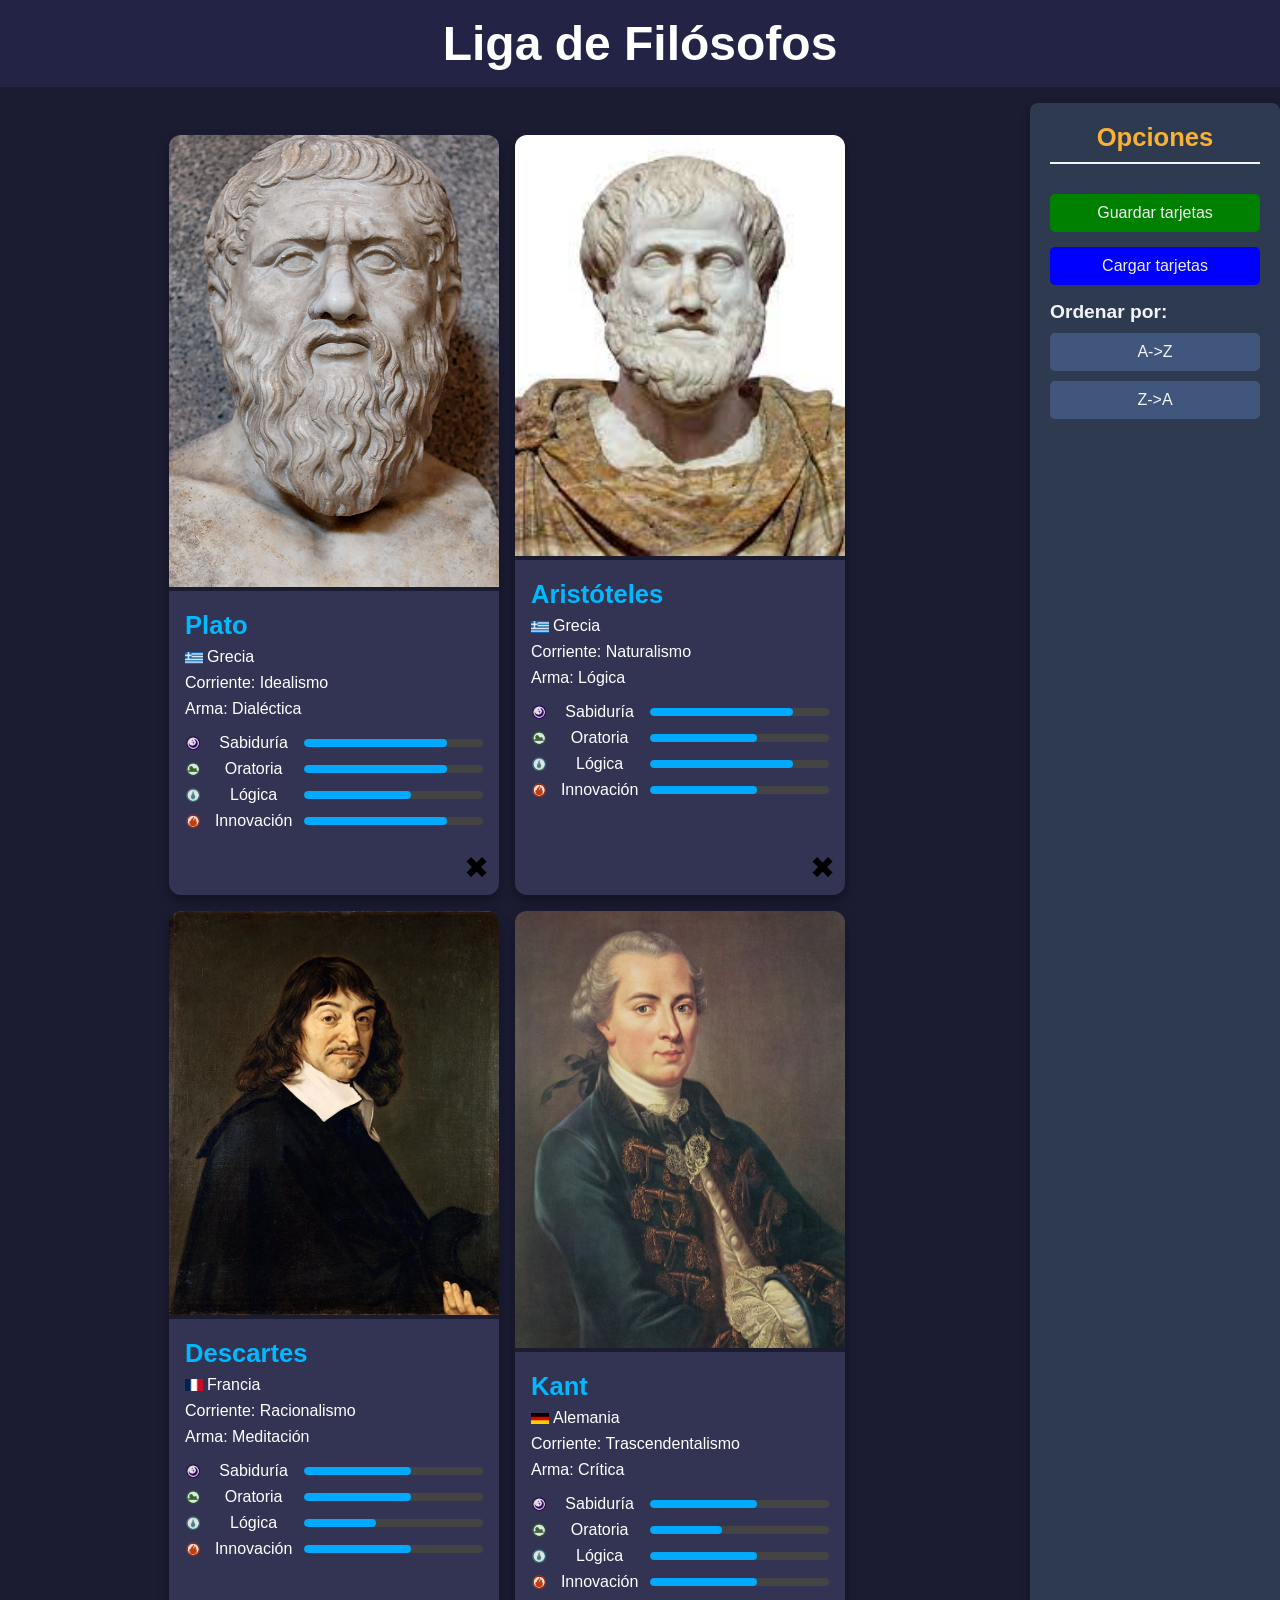
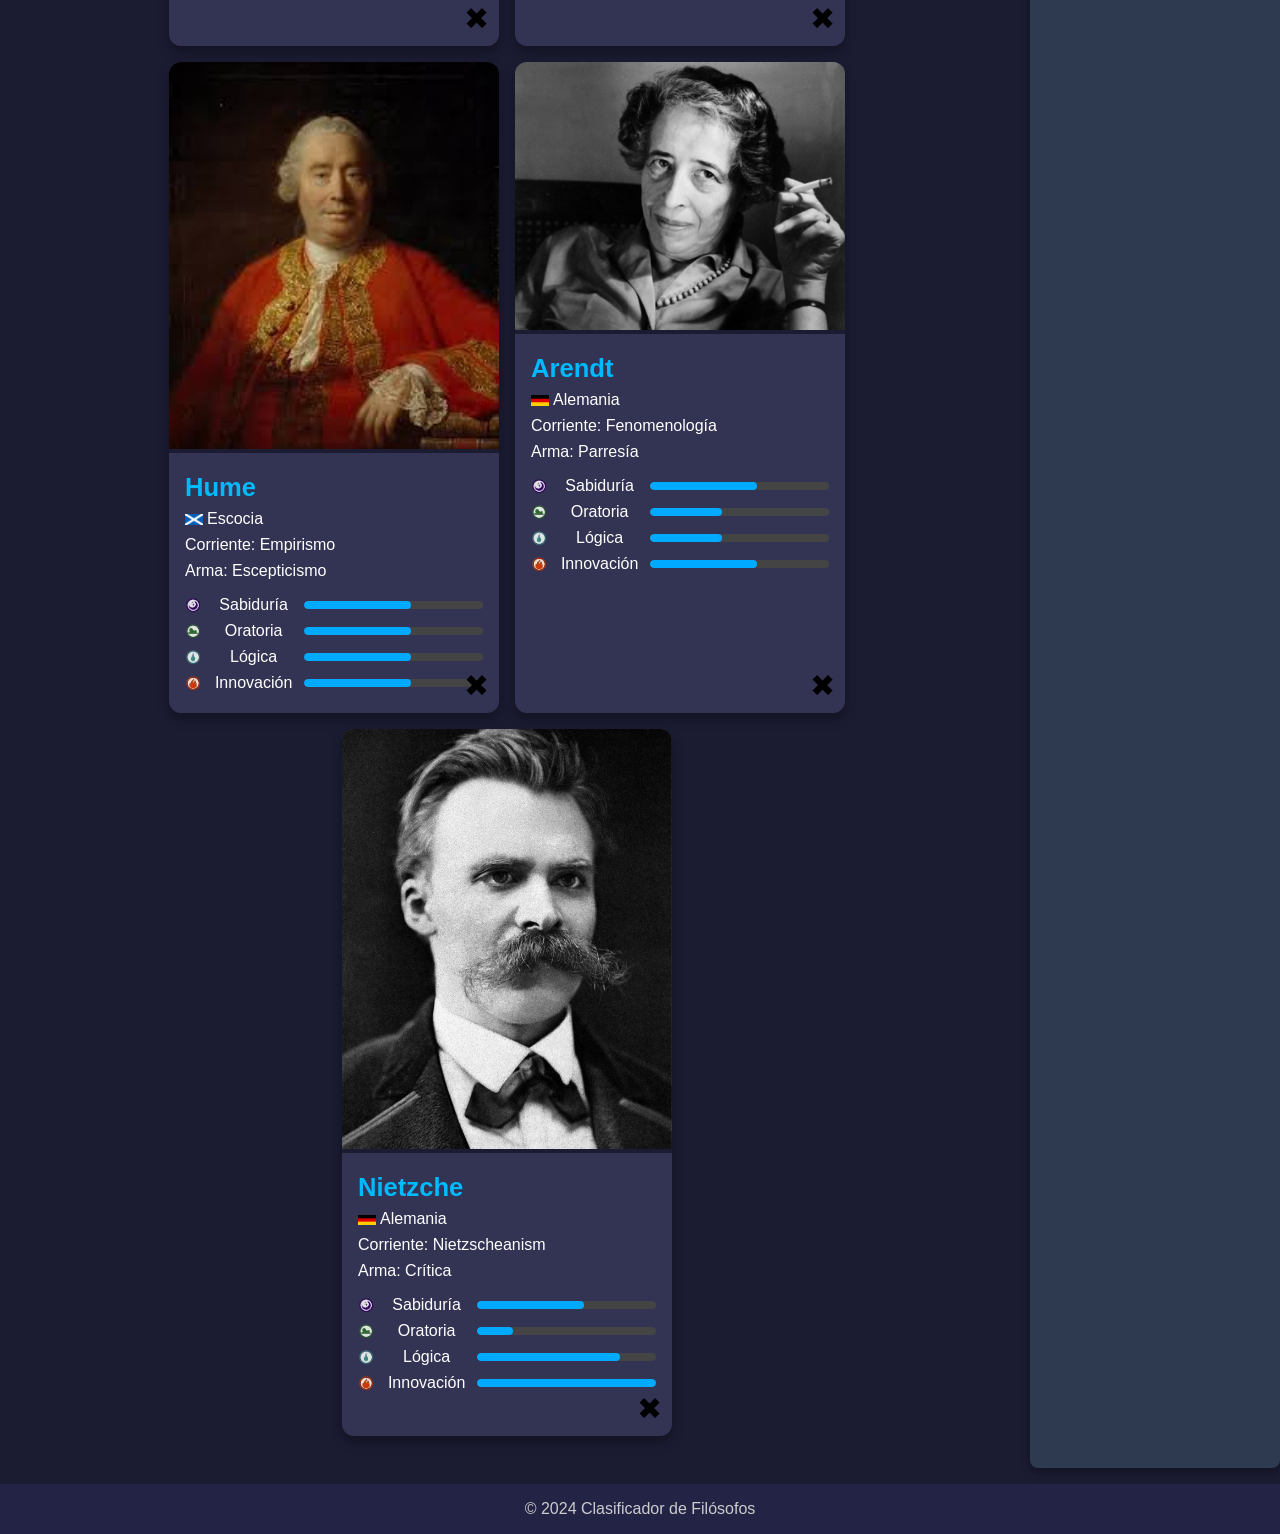
==== index.html @ 030cd32e "update" ====
<!DOCTYPE html>
<html lang="es">
<head>
    <meta charset="UTF-8">
    <meta name="viewport" content="width=device-width, initial-scale=1.0">
    <title>Liga de Filósofos</title>
    <link rel="stylesheet" href="style.css">
</head>
<body>
    <header>
        <h1>Liga de Filósofos</h1>
    </header>

    <aside class="sidebar">
        <h2>Opciones</h2>
        <button type="submit" class="save-btn">Guardar tarjetas</button>
        <button type="submit" class="load-btn">Cargar tarjetas</button>
        <div class="sort-options">
          <h3>Ordenar por:</h3>
          <button class="sort-btn">A->Z</button>
          <button class="sort-btn">Z->A</button>
        </div>
        
        <!-- Formulario para crear una nueva tarjeta -->
        <!-- <div class="create-card-form">
          <h3>Crear Nueva Tarjeta</h3>
          <form>
            <label for="name">Nombre</label>
            <input type="text" id="name" class="nombre" required>

            <label for="name">Imagen (URL)</label>
            <input type="text" id="name" class="foto" required>
      
            <label for="country">País</label>
            <input type="text" id="country" class="pais" required>

            <label for="country">Bandera (URL)</label>
            <input type="text" id="country" class="bandera" required>
      
            <label for="philosophy">Corriente Filosófica</label>
            <input type="text" id="philosophy" class="corriente" required>
      
            <label for="weapon">Arma Principal</label>
            <input type="text" id="weapon" class="arma" required>
      
            <label for="skills">Habilidades (0-4)</label>
            <input type="number" id="skills" class="skills" min="1" max="10" required>

            <label for="skills">Habilidades (0-4)</label>
            <input type="number" id="skills" class="skills" min="1" max="10" required>

            <label for="skills">Habilidades (0-4)</label>
            <input type="number" id="skills" class="skills" min="1" max="10" required>

            <label for="skills">Habilidades (0-4)</label>
            <input type="number" id="skills" class="skills" min="1" max="10" required>
      
            <button class="create-btn">Crear Tarjeta</button>
          </form>
        </div> -->
      </aside>
      

    <main>
        <section class="cards-container">
        <!--
                <div class="card">
                    <img src="https://upload.wikimedia.org/wikipedia/commons/thumb/d/da/Plato_Pio-Clemetino_Inv305.jpg/1200px-Plato_Pio-Clemetino_Inv305.jpg" alt="Foto de Filósofo" class="photo">
                    <div class="card-info">
                    <h3 class="nombre">Platón</h3>
                    <div class="info-row">
                        <div class="info-pais">
                            <img src="" alt="Bandera de Grecia">
                            <span class="pais"> Grecia</span>
                        </div>
                        <div class="info-corriente">
                            <span>Corriente: </span><span class="corriente">Idealismo</span>
                        </div>
                        <div class="info-arma">
                            <span>Arma: </span><span class="arma">Dialéctica</span>
                        </div>
                    </div>
                    <div class="skills">
                        <div class="skill">
                            <img src="https://via.placeholder.com/16" alt="Icono de sabiduría">
                            <span class="skill-name">Sabiduría</span>
                            <div class="skill-bar">
                                <div class="level" style="width: 90%;"></div>
                            </div>
                        </div>
                        <div class="skill">
                            <img src="https://via.placeholder.com/16" alt="Icono de oratoria">
                            <span class="skill-name">Oratoria</span>
                            <div class="skill-bar">
                                <div class="level" style="width: 90%;"></div>
                            </div>
                        </div>
                        <div class="skill">
                            <img src="https://via.placeholder.com/16" alt="Icono de lógica">
                            <span class="skill-name">Lógica</span>
                            <div class="skill-bar">
                                <div class="level" style="width: 75%;"></div>
                            </div>
                        </div>
                        <div class="skill">
                            <img src="https://via.placeholder.com/16" alt="Icono de innovación">
                            <span class="skill-name">Innovación</span>
                            <div class="skill-bar">
                                <div class="level" style="width: 90%;"></div>
                            </div>
                        </div>
                    </div>
                </div>
            </div>
        -->
        </section>
    </main>

    <footer>
        <p>&copy; 2024 Clasificador de Filósofos</p>
    </footer>

    <script src="./script.js"></script>
</body> 
</html>
---- style.css ----
* {
    margin: 0;
    padding: 0;
    box-sizing: border-box;
}

body {
    font-family: Arial, sans-serif;
    background-color: #1b1b32;
    color: #e6e6e6;
    display: grid;
    grid-template-columns: 1fr 4fr 1fr;
    grid-template-rows: auto 1fr auto;
    grid-template-areas:
        "header header header"
        "main main aside"
        "footer footer footer";
    min-height: 100vh;
    gap: 1rem;
}

header {
    grid-area: header;
    background-color: #232346;
    padding: 1rem;
    text-align: center;
    font-size: 1.5rem;
    color: #ffffff;
}

aside {
    grid-area: aside;
    background-color: #2d2d4a;
    padding: 1rem;
    border-radius: 8px;
}

main {
    grid-area: main;
    padding: 2rem;
    display: flex;
    flex-wrap: wrap;
    gap: 1.5rem;
    justify-content: center;
}

footer {
    grid-area: footer;
    background-color: #232346;
    text-align: center;
    padding: 1rem;
    color: #cccccc;
}

.cards-container {
    display: flex;
    flex-wrap: wrap;
    gap: 1rem;
    justify-content: center;
}

.card {
    background-color: #333354;
    width: 330px;
    border-radius: 12px;
    overflow: hidden;
    box-shadow: 0 6px 12px rgba(0, 0, 0, 0.3);
    color: #fff;
    transition: transform 0.3s ease, box-shadow 0.3s ease;
    position: relative;
}

.card:hover {
    transform: scale(1.05);
    box-shadow: 0 8px 16px rgba(0, 0, 0, 0.5);
}

.photo {
    width: 100%;
    /* height: auto; */
    max-height: 60%;
    object-fit: cover;
    border-bottom: 4px solid #1b1b32;
}

.card-info {
    padding: 1rem;
}

.card-info h3 {
    font-size: 1.6rem;
    margin-bottom: 0.5rem;
    color: #00baff;
}

.info-row {
    display: flex;
    flex-direction: column;
    font-size: 1rem;
    margin-bottom: 1rem;
    row-gap: 0.5rem;
}

.info-row span {
    margin-bottom: 6px;
}

.info-row img {
    width: 18px;
    vertical-align: middle;
    margin-right: 4px;
}

.skills {
    display: flex;
    flex-direction: column;
    gap: 0.5rem;
}

.skill {
    display: flex;
    align-items: center;
    justify-content: space-between;
}

.skill img {
    width: 16px;
    vertical-align: middle;
    margin-right: 6px;
}

.skill-bar {
    background-color: #444;
    height: 8px;
    width: 60%;
    border-radius: 4px;
    overflow: hidden;
    margin-left: 4px;
}

.level {
    background-color: #00aaff;
    height: 100%;
    border-radius: 4px;
}

.delete-button{
    position: absolute;
    color: black;
    font-size: 30px;
    bottom: 10px;
    right: 10px;
    z-index: 10;
}

.delete-button:hover{
    color: red;
    cursor: pointer;
}


/* Estilos generales para el aside */
.sidebar {
    background-color: #2e3a4f;
    /* Color oscuro */
    color: #f3f4f6;
    /* Color claro para texto */
    padding: 20px;
    width: 250px;
    border-radius: 8px;
}

/* Título del aside */
.sidebar h2 {
    font-size: 1.6em;
    margin-bottom: 15px;
    color: #f9b233;
    /* Un color destacado */
    text-align: center;
    border-bottom: 2px solid #f3f4f6;
    padding-bottom: 10px;
}

/* Estilos para secciones */
.sidebar .filters,
.sidebar .sort-options {
    margin-bottom: 20px;
}

/* Subtítulos de secciones */
.sidebar .sort-options h3 {
    font-size: 1.2em;
    color: #f3f4f6;
    margin-bottom: 10px;
}

/* Botones de filtro */
.filter-btn,
.sort-btn {
    display: block;
    width: 100%;
    padding: 10px 15px;
    margin-bottom: 10px;
    font-size: 1em;
    background-color: #40567c;
    color: #f3f4f6;
    border: none;
    border-radius: 5px;
    cursor: pointer;
    transition: all 0.3s ease;
}

.filter-btn:hover,
.sort-btn:hover {
    background-color: #5778a4;
    transform: translateY(-2px);
}

/* Efecto de sombra */
.sidebar {
    box-shadow: 0px 4px 10px rgba(0, 0, 0, 0.3);
}

/* Estilos para la sección de creación de tarjeta */
.create-card-form {
    margin-top: 20px;
    padding-top: 15px;
    border-top: 2px solid #f3f4f6;
}

.create-card-form h3 {
    font-size: 1.4em;
    color: #f9b233;
    margin-bottom: 10px;
}

/* Estilos para los elementos del formulario */
.create-card-form label {
    display: block;
    font-size: 0.9em;
    color: #f3f4f6;
    margin-top: 10px;
}

.create-card-form input[type="text"],
.create-card-form input[type="number"] {
    width: 100%;
    padding: 8px;
    margin-top: 5px;
    background-color: #40567c;
    border: 1px solid #2e3a4f;
    border-radius: 4px;
    color: #f3f4f6;
    font-size: 1em;
}

/* Botón para crear la tarjeta */
.create-btn {
    margin-top: 15px;
    width: 100%;
    padding: 10px;
    font-size: 1em;
    background-color: #f9b233;
    color: #2e3a4f;
    border: none;
    border-radius: 5px;
    cursor: pointer;
    transition: all 0.3s ease;
}

.create-btn:hover {
    background-color: #e6a028;
    transform: translateY(-2px);
}

/* Botón para guardar tarjetas */
.save-btn {
    margin-top: 15px;
    width: 100%;
    padding: 10px;
    font-size: 1em;
    background-color: green;
    color: #eee;
    border: none;
    border-radius: 5px;
    cursor: pointer;
    transition: all 0.3s ease;
}

.save-btn:hover {
    background-color: green;
    transform: translateY(-2px);
}

/* Botón para cargar tarjetas */
.load-btn {
    margin-top: 15px;
    width: 100%;
    padding: 10px;
    font-size: 1em;
    background-color: blue;
    color: #eee;
    border: none;
    border-radius: 5px;
    cursor: pointer;
    transition: all 0.3s ease;
    margin-bottom: 1em;
}

.load-btn:hover {
    background-color: blue;
    transform: translateY(-2px);
}
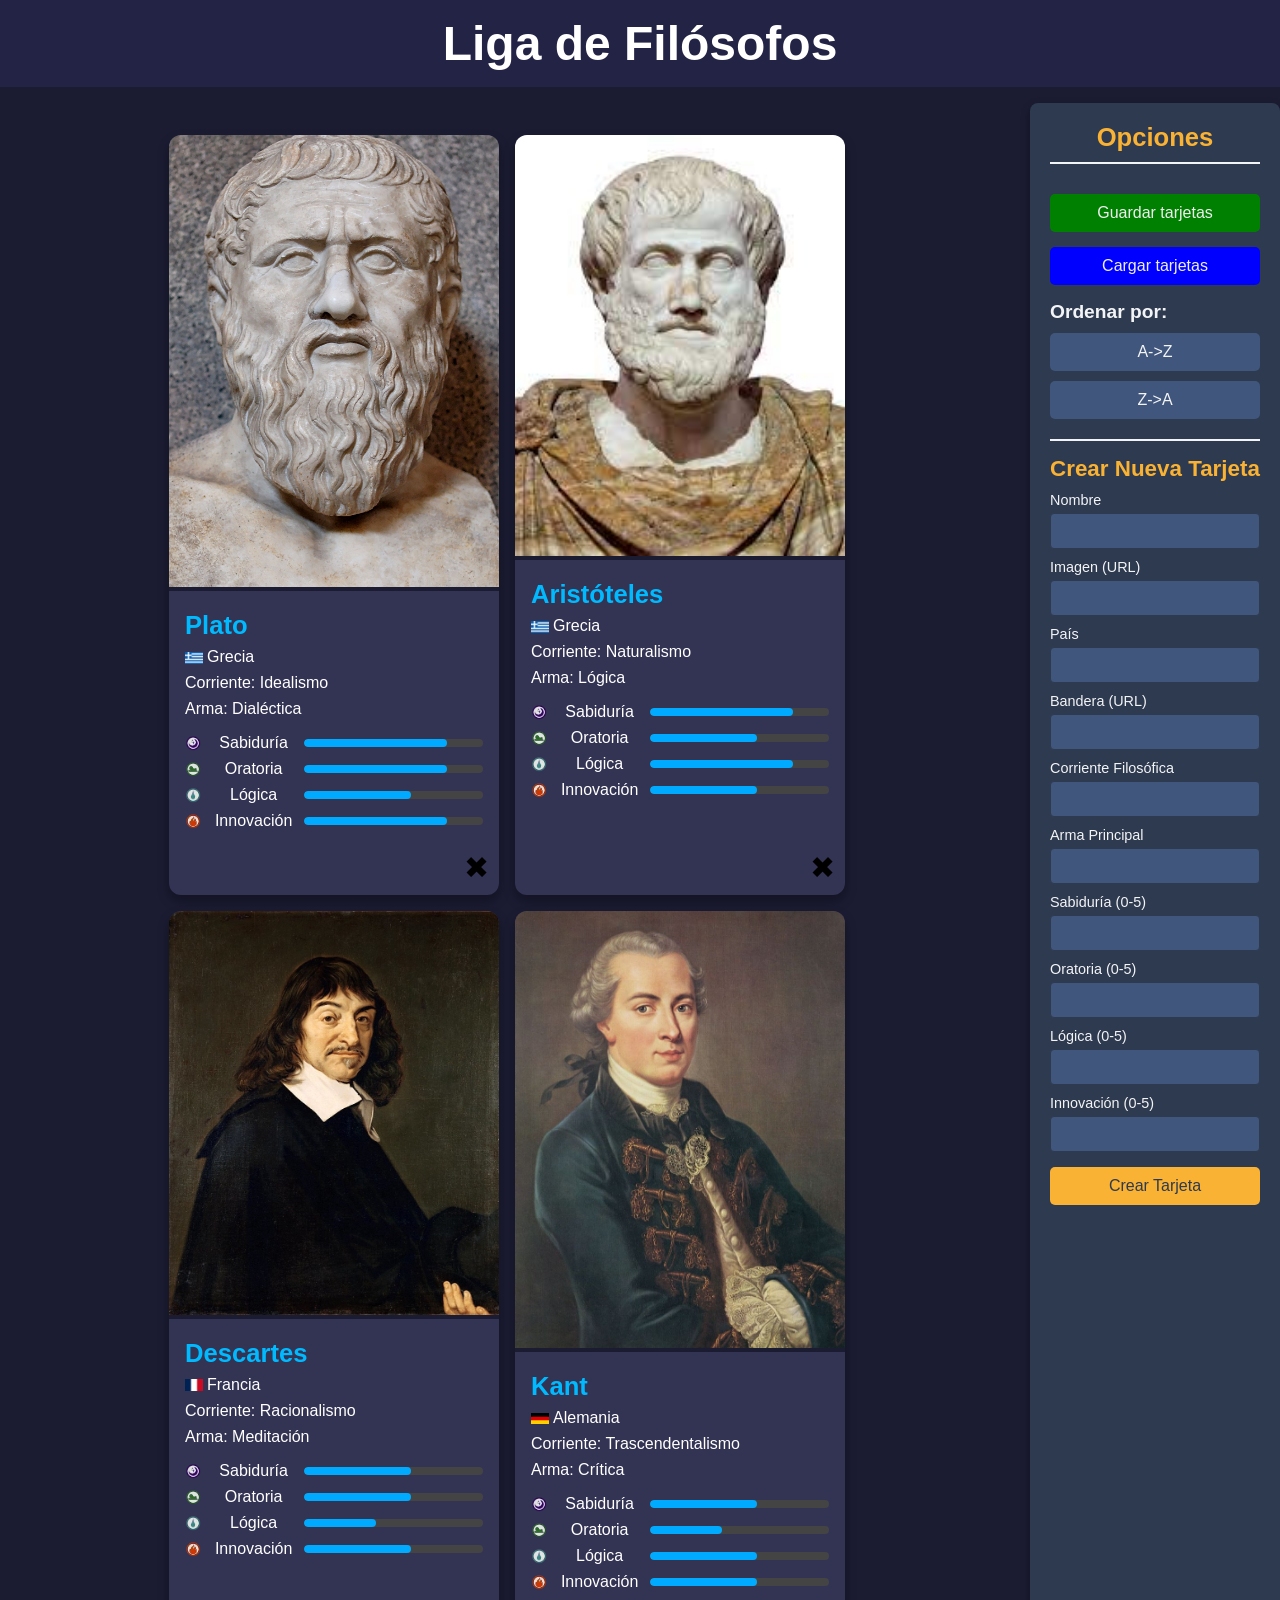
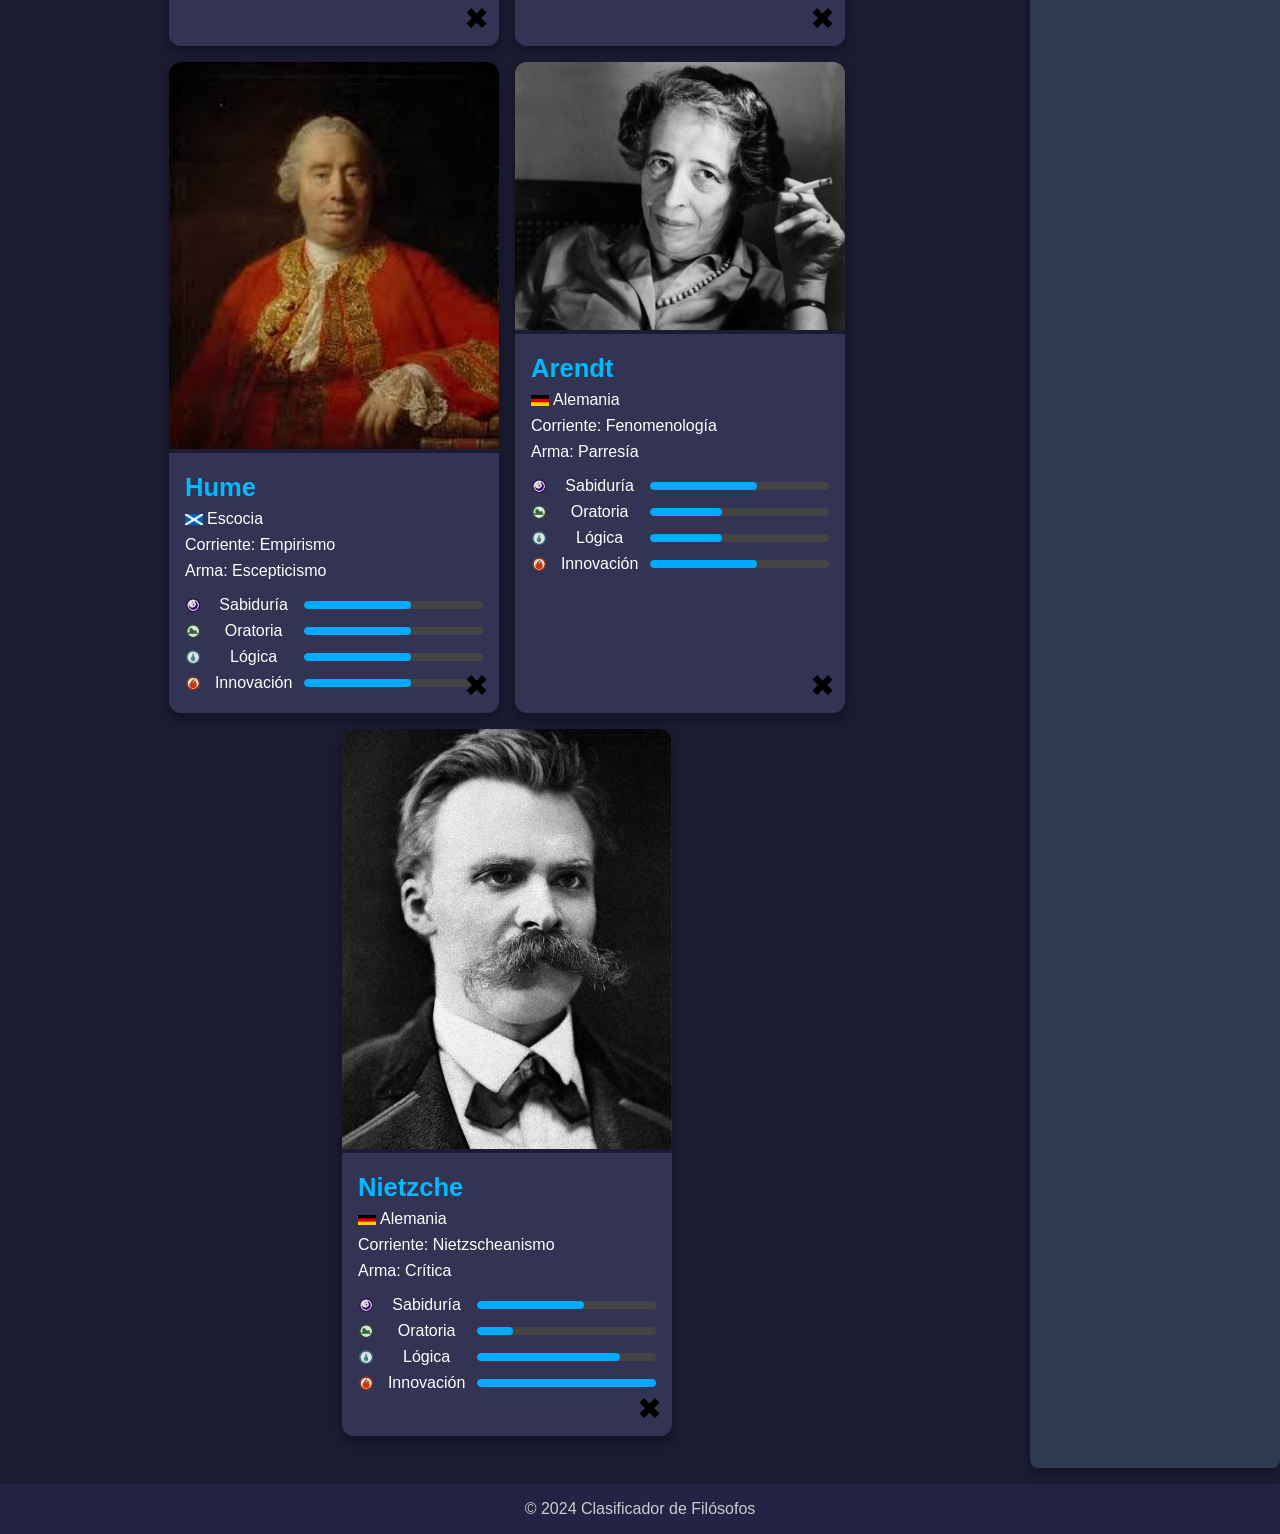
==== commit c7748064: "project done" ====
--- a/index.html
+++ b/index.html
@@ -22,42 +22,42 @@
         </div>
         
         <!-- Formulario para crear una nueva tarjeta -->
-        <!-- <div class="create-card-form">
+        <div class="create-card-form">
           <h3>Crear Nueva Tarjeta</h3>
           <form>
             <label for="name">Nombre</label>
-            <input type="text" id="name" class="nombre" required>
+            <input type="text" id="name" class="name" required>
 
             <label for="name">Imagen (URL)</label>
-            <input type="text" id="name" class="foto" required>
+            <input type="text" id="picture" class="picture" required>
       
             <label for="country">País</label>
-            <input type="text" id="country" class="pais" required>
+            <input type="text" id="country" class="country" required>
 
             <label for="country">Bandera (URL)</label>
-            <input type="text" id="country" class="bandera" required>
+            <input type="text" id="flag" class="flag" required>
       
             <label for="philosophy">Corriente Filosófica</label>
-            <input type="text" id="philosophy" class="corriente" required>
+            <input type="text" id="current" class="current" required>
       
             <label for="weapon">Arma Principal</label>
-            <input type="text" id="weapon" class="arma" required>
+            <input type="text" id="weapon" class="weapon" required>
       
-            <label for="skills">Habilidades (0-4)</label>
-            <input type="number" id="skills" class="skills" min="1" max="10" required>
+            <label for="skills">Sabiduría (0-5)</label>
+            <input type="number" id="wisdom" class="wisdom" min="1" max="5" required>
 
-            <label for="skills">Habilidades (0-4)</label>
-            <input type="number" id="skills" class="skills" min="1" max="10" required>
+            <label for="skills">Oratoria (0-5)</label>
+            <input type="number" id="oratory" class="oratory" min="1" max="5" required>
 
-            <label for="skills">Habilidades (0-4)</label>
-            <input type="number" id="skills" class="skills" min="1" max="10" required>
+            <label for="skills">Lógica (0-5)</label>
+            <input type="number" id="logic" class="logic" min="1" max="5" required>
 
-            <label for="skills">Habilidades (0-4)</label>
-            <input type="number" id="skills" class="skills" min="1" max="10" required>
+            <label for="skills">Innovación (0-5)</label>
+            <input type="number" id="innovation" class="innovation" min="1" max="5" required>
       
             <button class="create-btn">Crear Tarjeta</button>
           </form>
-        </div> -->
+        </div>
       </aside>
       
 
--- a/style.css
+++ b/style.css
@@ -75,7 +75,7 @@
     box-shadow: 0 8px 16px rgba(0, 0, 0, 0.5);
 }
 
-.photo {
+.picture {
     width: 100%;
     /* height: auto; */
     max-height: 60%;
